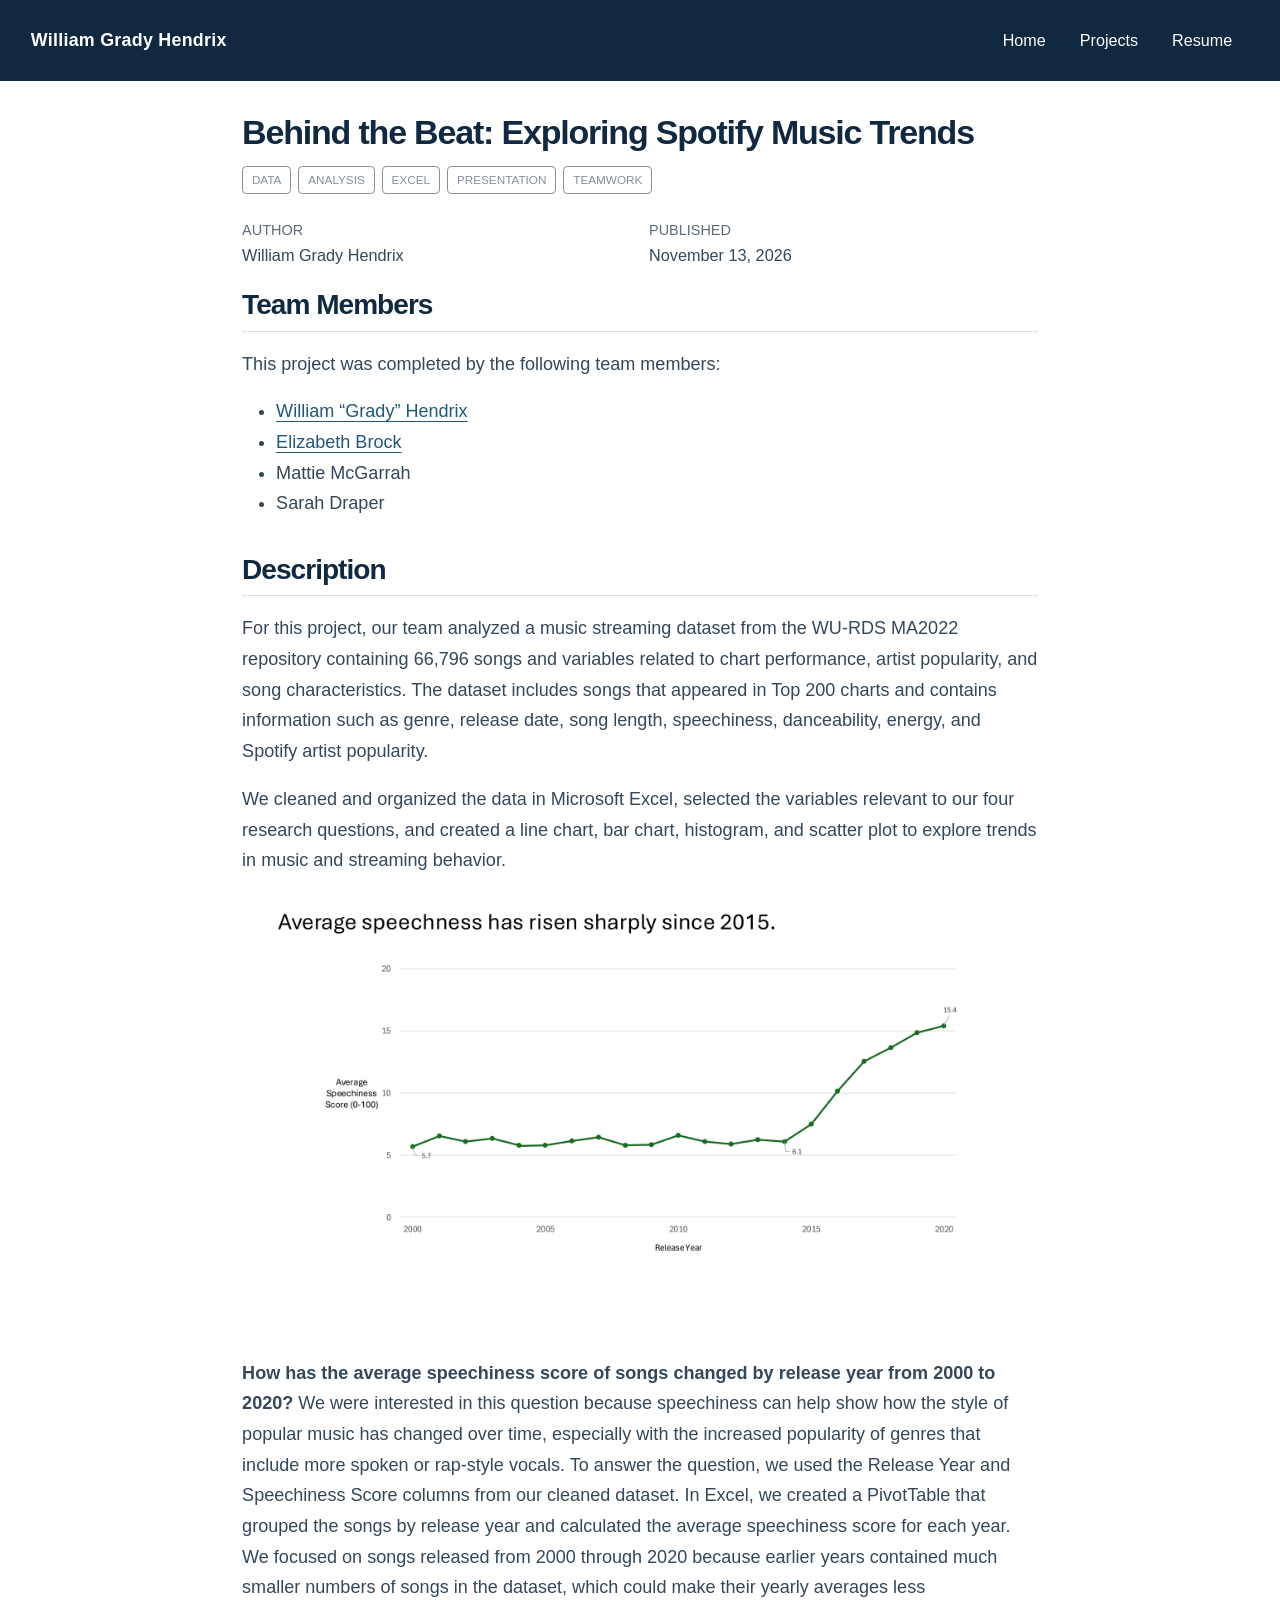
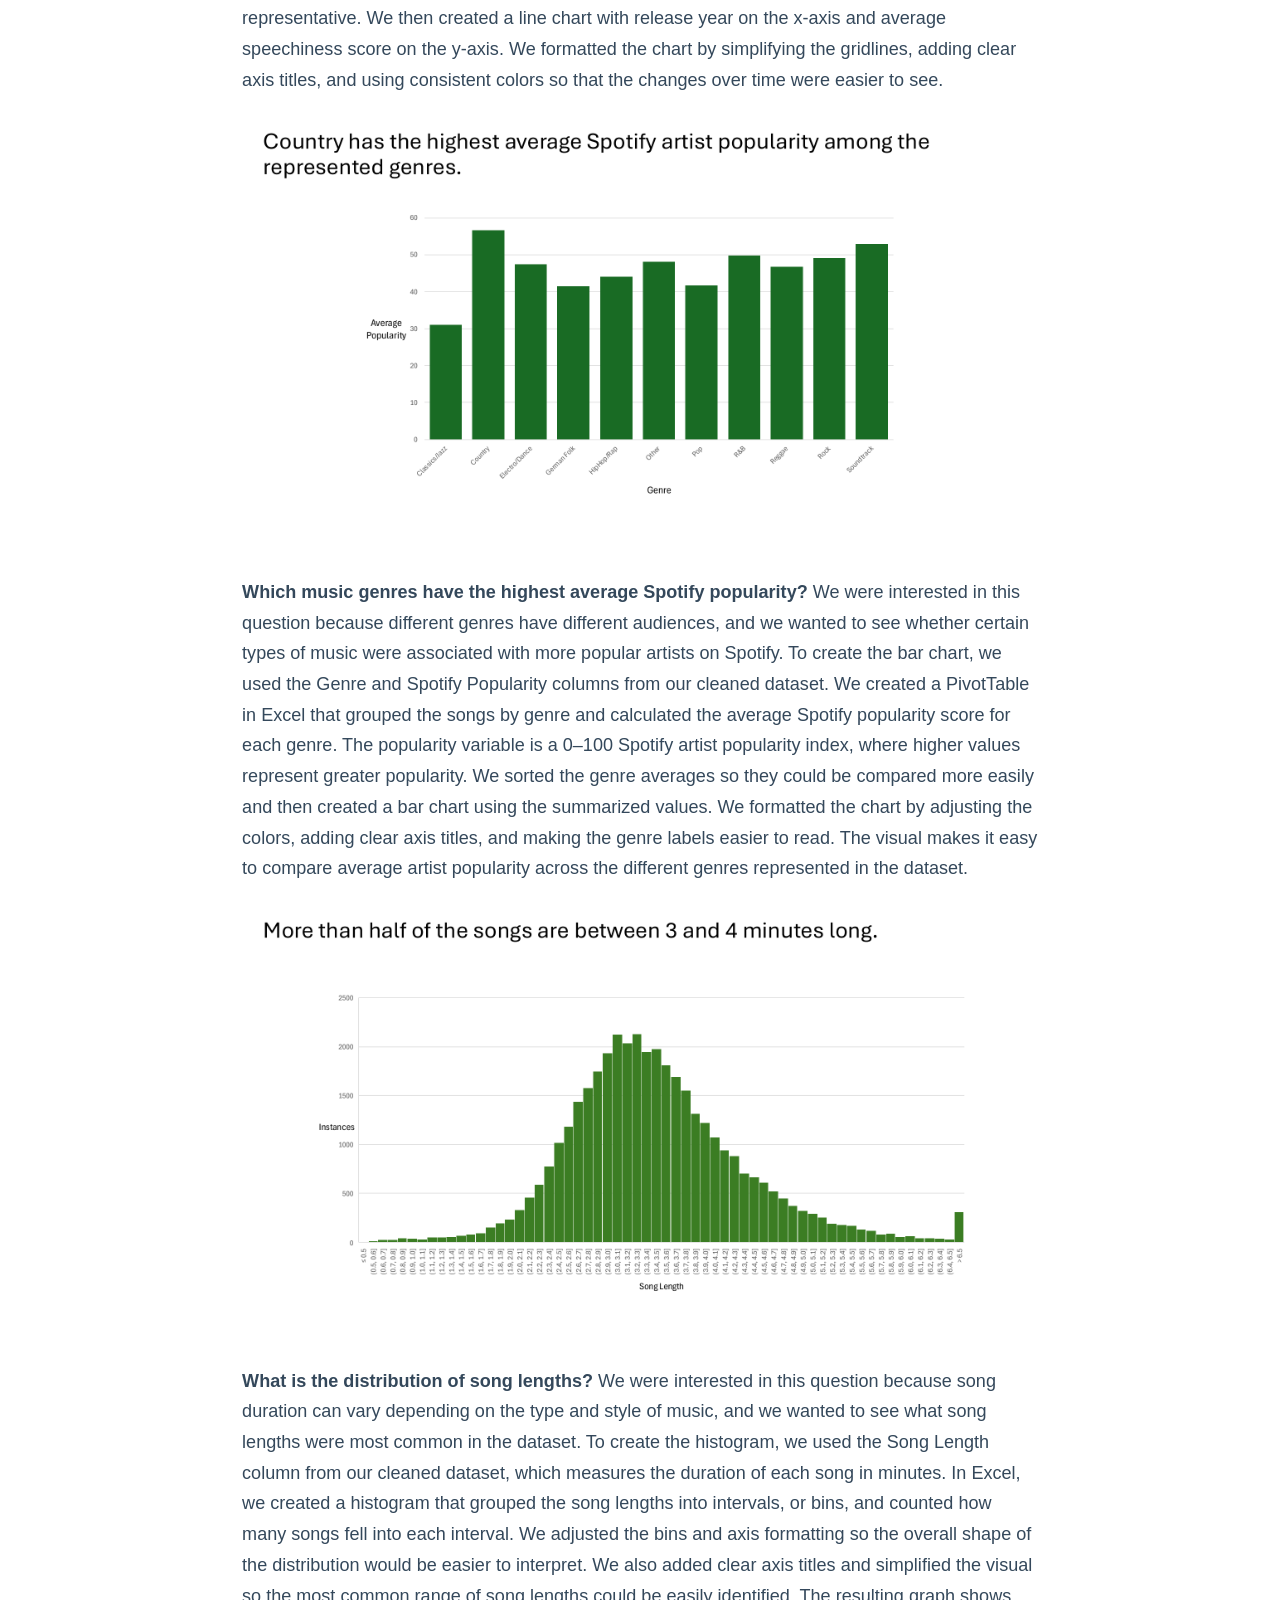
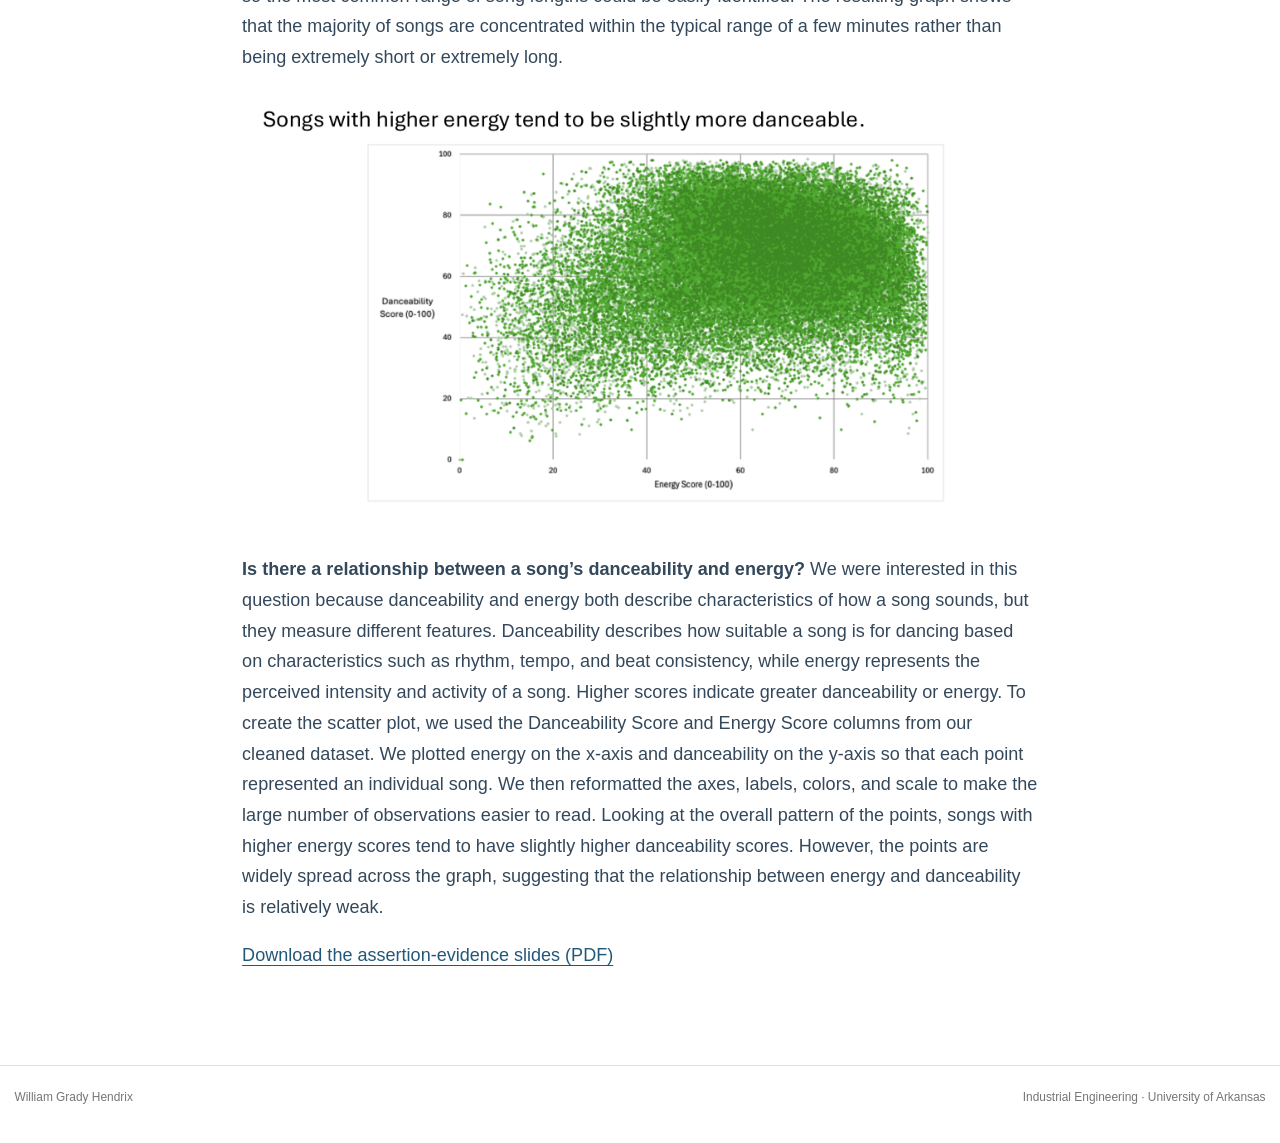
==== docs/posts/data-visualization/index.html @ 036ad887 "Add Behind the Beat music data visualization project" ====
<!DOCTYPE html>
<html xmlns="http://www.w3.org/1999/xhtml" lang="en" xml:lang="en"><head>

<meta charset="utf-8">
<meta name="generator" content="quarto-1.10.19">

<meta name="viewport" content="width=device-width, initial-scale=1.0, user-scalable=yes">

<meta name="author" content="William Grady Hendrix">
<meta name="dcterms.date" content="2026-11-13">
<meta name="description" content="An Excel analysis of 66,796 songs exploring speechiness, artist popularity, song length, and the relationship between energy and danceability.">

<title>Behind the Beat: Exploring Spotify Music Trends – William Grady Hendrix</title>
<style>
/* Default styles provided by pandoc.
** See https://pandoc.org/MANUAL.html#variables-for-html for config info.
*/
span.smallcaps{font-variant: small-caps;}
div.columns{display: flex; gap: 1.5em;}
div.column{flex: auto;}
@media screen {
div.columns{gap: min(4vw, 1.5em);}
div.column{overflow-x: auto;}
}
div.hanging-indent{margin-left: 1.5em; text-indent: -1.5em;}
ul.task-list{list-style: none;}
ul.task-list li input[type="checkbox"] {
  width: 0.8em;
  margin: 0 0.8em 0.2em -1em; /* quarto-specific, see https://github.com/quarto-dev/quarto-cli/issues/4556 */ 
  vertical-align: middle;
}
</style>


<script src="../../site_libs/quarto-nav/quarto-nav.js"></script>
<script src="../../site_libs/quarto-nav/headroom.min.js"></script>
<link href="../../favicon.svg" rel="icon" type="image/svg+xml">
<script src="../../site_libs/clipboard/clipboard.min.js"></script>
<script src="../../site_libs/quarto-html/quarto.js" type="module"></script>
<script src="../../site_libs/quarto-html/tabsets/tabsets.js" type="module"></script>
<script src="../../site_libs/quarto-html/popper.min.js"></script>
<script src="../../site_libs/quarto-html/tippy.umd.min.js"></script>
<script src="../../site_libs/quarto-html/anchor.min.js"></script>
<link href="../../site_libs/quarto-html/tippy.css" rel="stylesheet">
<link href="../../site_libs/quarto-html/quarto-syntax-highlighting-bf27225e3a48a9273f3daa8f8e829971.css" rel="stylesheet" id="quarto-text-highlighting-styles">
<script src="../../site_libs/bootstrap/bootstrap.min.js"></script>
<link href="../../site_libs/bootstrap/bootstrap-icons.css" rel="stylesheet">
<link href="../../site_libs/bootstrap/bootstrap-0eec927a63037f3496f6ace731ed7050.min.css" rel="stylesheet" append-hash="true" id="quarto-bootstrap" data-mode="light">
<script id="quarto-search-options" type="application/json">{
  "language": {
    "search-no-results-text": "No results",
    "search-matching-documents-text": "matching documents",
    "search-copy-link-title": "Copy link to search",
    "search-hide-matches-text": "Hide additional matches",
    "search-more-match-text": "more match in this document",
    "search-more-matches-text": "more matches in this document",
    "search-clear-button-title": "Clear",
    "search-text-placeholder": "",
    "search-detached-cancel-button-title": "Cancel",
    "search-submit-button-title": "Submit",
    "search-label": "Search"
  }
}</script>


<link rel="stylesheet" href="../../styles.css">
<link rel="stylesheet" href="project.css">
</head>

<body class="nav-fixed fullcontent quarto-light">

<div id="quarto-search-results"></div>
  <header id="quarto-header" class="headroom fixed-top">
    <nav class="navbar navbar-expand-lg " data-bs-theme="dark">
      <div class="navbar-container container-fluid">
      <div class="navbar-brand-container mx-auto">
    <a class="navbar-brand" href="../../index.html">
    <span class="navbar-title">William Grady Hendrix</span>
    </a>
  </div>
          <button class="navbar-toggler" type="button" data-bs-toggle="collapse" data-bs-target="#navbarCollapse" aria-controls="navbarCollapse" role="menu" aria-expanded="false" aria-label="Toggle navigation" onclick="if (window.quartoToggleHeadroom) { window.quartoToggleHeadroom(); }">
  <span class="navbar-toggler-icon"></span>
</button>
          <div class="collapse navbar-collapse" id="navbarCollapse">
            <ul class="navbar-nav navbar-nav-scroll ms-auto">
  <li class="nav-item">
    <a class="nav-link" href="../../index.html"> 
<span class="menu-text">Home</span></a>
  </li>  
  <li class="nav-item">
    <a class="nav-link" href="../../projects.html"> 
<span class="menu-text">Projects</span></a>
  </li>  
  <li class="nav-item">
    <a class="nav-link" href="../../resume.html"> 
<span class="menu-text">Resume</span></a>
  </li>  
</ul>
          </div> <!-- /navcollapse -->
            <div class="quarto-navbar-tools">
</div>
      </div> <!-- /container-fluid -->
    </nav>
</header>
<!-- content -->
<div id="quarto-content" class="quarto-container page-columns page-rows-contents page-layout-article page-navbar">
<!-- sidebar -->
<!-- margin-sidebar -->
    
<!-- main -->
<main class="content" id="quarto-document-content">

<header id="title-block-header" class="quarto-title-block default">
<div class="quarto-title">
<h1 class="title">Behind the Beat: Exploring Spotify Music Trends</h1>
  <div class="quarto-categories">
    <div class="quarto-category">Data</div>
    <div class="quarto-category">Analysis</div>
    <div class="quarto-category">Excel</div>
    <div class="quarto-category">Presentation</div>
    <div class="quarto-category">Teamwork</div>
  </div>
  </div>

<div>
  <div class="description">
    An Excel analysis of 66,796 songs exploring speechiness, artist popularity, song length, and the relationship between energy and danceability.
  </div>
</div>


<div class="quarto-title-meta">

    <div>
    <div class="quarto-title-meta-heading">Author</div>
    <div class="quarto-title-meta-contents">
             <p>William Grady Hendrix </p>
          </div>
  </div>
    
    <div>
    <div class="quarto-title-meta-heading">Published</div>
    <div class="quarto-title-meta-contents">
      <p class="date">November 13, 2026</p>
    </div>
  </div>
  
    
  </div>
  


</header>


<section id="team-members" class="level2">
<h2 class="anchored" data-anchor-id="team-members">Team Members</h2>
<p>This project was completed by the following team members:</p>
<ul>
<li><a href="https://swisscheeseisholy.github.io/">William “Grady” Hendrix</a></li>
<li><a href="https://elizabeth-diane.github.io/">Elizabeth Brock</a></li>
<li>Mattie McGarrah</li>
<li>Sarah Draper</li>
</ul>
<!-- Fifth teammate and remaining portfolio links pending. -->
</section>
<section id="description" class="level2">
<h2 class="anchored" data-anchor-id="description">Description</h2>
<p>For this project, our team analyzed a music streaming dataset from the WU-RDS MA2022 repository containing 66,796 songs and variables related to chart performance, artist popularity, and song characteristics. The dataset includes songs that appeared in Top 200 charts and contains information such as genre, release date, song length, speechiness, danceability, energy, and Spotify artist popularity.</p>
<p>We cleaned and organized the data in Microsoft Excel, selected the variables relevant to our four research questions, and created a line chart, bar chart, histogram, and scatter plot to explore trends in music and streaming behavior.</p>
<p><img src="speechiness.png" class="img-fluid" style="width:100.0%" alt="Assertion-evidence slide: average speechiness has risen sharply since 2015. A line chart shows average speechiness by release year from 2000 to 2020."></p>
<p><strong>How has the average speechiness score of songs changed by release year from 2000 to 2020?</strong> We were interested in this question because speechiness can help show how the style of popular music has changed over time, especially with the increased popularity of genres that include more spoken or rap-style vocals. To answer the question, we used the Release Year and Speechiness Score columns from our cleaned dataset. In Excel, we created a PivotTable that grouped the songs by release year and calculated the average speechiness score for each year. We focused on songs released from 2000 through 2020 because earlier years contained much smaller numbers of songs in the dataset, which could make their yearly averages less representative. We then created a line chart with release year on the x-axis and average speechiness score on the y-axis. We formatted the chart by simplifying the gridlines, adding clear axis titles, and using consistent colors so that the changes over time were easier to see.</p>
<p><img src="popularity.png" class="img-fluid" style="width:100.0%" alt="Assertion-evidence slide: country has the highest average Spotify artist popularity among the represented genres. A bar chart compares average popularity across eleven genres."></p>
<p><strong>Which music genres have the highest average Spotify popularity?</strong> We were interested in this question because different genres have different audiences, and we wanted to see whether certain types of music were associated with more popular artists on Spotify. To create the bar chart, we used the Genre and Spotify Popularity columns from our cleaned dataset. We created a PivotTable in Excel that grouped the songs by genre and calculated the average Spotify popularity score for each genre. The popularity variable is a 0–100 Spotify artist popularity index, where higher values represent greater popularity. We sorted the genre averages so they could be compared more easily and then created a bar chart using the summarized values. We formatted the chart by adjusting the colors, adding clear axis titles, and making the genre labels easier to read. The visual makes it easy to compare average artist popularity across the different genres represented in the dataset.</p>
<p><img src="song-length.png" class="img-fluid" style="width:100.0%" alt="Assertion-evidence slide: more than half of the songs are between three and four minutes long. A histogram shows the distribution of song length."></p>
<p><strong>What is the distribution of song lengths?</strong> We were interested in this question because song duration can vary depending on the type and style of music, and we wanted to see what song lengths were most common in the dataset. To create the histogram, we used the Song Length column from our cleaned dataset, which measures the duration of each song in minutes. In Excel, we created a histogram that grouped the song lengths into intervals, or bins, and counted how many songs fell into each interval. We adjusted the bins and axis formatting so the overall shape of the distribution would be easier to interpret. We also added clear axis titles and simplified the visual so the most common range of song lengths could be easily identified. The resulting graph shows that the majority of songs are concentrated within the typical range of a few minutes rather than being extremely short or extremely long.</p>
<p><img src="energy-danceability.png" class="img-fluid" style="width:100.0%" alt="Assertion-evidence slide: songs with higher energy tend to be slightly more danceable. A scatter plot compares energy and danceability scores from zero to one hundred."></p>
<p><strong>Is there a relationship between a song’s danceability and energy?</strong> We were interested in this question because danceability and energy both describe characteristics of how a song sounds, but they measure different features. Danceability describes how suitable a song is for dancing based on characteristics such as rhythm, tempo, and beat consistency, while energy represents the perceived intensity and activity of a song. Higher scores indicate greater danceability or energy. To create the scatter plot, we used the Danceability Score and Energy Score columns from our cleaned dataset. We plotted energy on the x-axis and danceability on the y-axis so that each point represented an individual song. We then reformatted the axes, labels, colors, and scale to make the large number of observations easier to read. Looking at the overall pattern of the points, songs with higher energy scores tend to have slightly higher danceability scores. However, the points are widely spread across the graph, suggesting that the relationship between energy and danceability is relatively weak.</p>
<p><a href="music-slides.pdf">Download the assertion-evidence slides (PDF)</a></p>


</section>

</main> <!-- /main -->
<script id="quarto-html-after-body" type="application/javascript">
  window.document.addEventListener("DOMContentLoaded", function (event) {
    const icon = "";
    const anchorJS = new window.AnchorJS();
    anchorJS.options = {
      placement: 'right',
      icon: icon
    };
    anchorJS.add('.anchored');
    const isCodeAnnotation = (el) => {
      for (const clz of el.classList) {
        if (clz.startsWith('code-annotation-')) {                     
          return true;
        }
      }
      return false;
    }
    const onCopySuccess = function(e) {
      // button target
      const button = e.trigger;
      // don't keep focus
      button.blur();
      // flash "checked"
      button.classList.add('code-copy-button-checked');
      var currentTitle = button.getAttribute("title");
      button.setAttribute("title", "Copied!");
      let tooltip;
      if (window.bootstrap) {
        button.setAttribute("data-bs-toggle", "tooltip");
        button.setAttribute("data-bs-placement", "left");
        button.setAttribute("data-bs-title", "Copied!");
        tooltip = new bootstrap.Tooltip(button, 
          { trigger: "manual", 
            customClass: "code-copy-button-tooltip",
            offset: [0, -8]});
        tooltip.show();    
      }
      setTimeout(function() {
        if (tooltip) {
          tooltip.hide();
          button.removeAttribute("data-bs-title");
          button.removeAttribute("data-bs-toggle");
          button.removeAttribute("data-bs-placement");
        }
        button.setAttribute("title", currentTitle);
        button.classList.remove('code-copy-button-checked');
      }, 1000);
      // clear code selection
      e.clearSelection();
    }
    const getTextToCopy = function(trigger) {
      const outerScaffold = trigger.parentElement.cloneNode(true);
      const codeEl = outerScaffold.querySelector('code');
      for (const childEl of codeEl.children) {
        if (isCodeAnnotation(childEl)) {
          childEl.remove();
        }
      }
      return codeEl.innerText;
    }
    const clipboard = new window.ClipboardJS('.code-copy-button:not([data-in-quarto-modal])', {
      text: getTextToCopy
    });
    clipboard.on('success', onCopySuccess);
    if (window.document.getElementById('quarto-embedded-source-code-modal')) {
      const clipboardModal = new window.ClipboardJS('.code-copy-button[data-in-quarto-modal]', {
        text: getTextToCopy,
        container: window.document.getElementById('quarto-embedded-source-code-modal')
      });
      clipboardModal.on('success', onCopySuccess);
    }
      var localhostRegex = new RegExp(/^(?:http|https):\/\/localhost\:?[0-9]*\//);
      var mailtoRegex = new RegExp(/^mailto:/);
        var filterRegex = new RegExp('/' + window.location.host + '/');
      var isInternal = (href) => {
          return filterRegex.test(href) || localhostRegex.test(href) || mailtoRegex.test(href);
      }
      // Inspect non-navigation links and adorn them if external
     var links = window.document.querySelectorAll('a[href]:not(.nav-link):not(.navbar-brand):not(.toc-action):not(.sidebar-link):not(.sidebar-item-toggle):not(.pagination-link):not(.no-external):not([aria-hidden]):not(.dropdown-item):not(.quarto-navigation-tool):not(.about-link)');
      for (var i=0; i<links.length; i++) {
        const link = links[i];
        if (!isInternal(link.href)) {
          // undo the damage that might have been done by quarto-nav.js in the case of
          // links that we want to consider external
          if (link.dataset.originalHref !== undefined) {
            link.href = link.dataset.originalHref;
          }
        }
      }
    function tippyHover(el, contentFn, onTriggerFn, onUntriggerFn) {
      const config = {
        allowHTML: true,
        maxWidth: 500,
        delay: 100,
        arrow: false,
        appendTo: function(el) {
            return el.parentElement;
        },
        interactive: true,
        interactiveBorder: 10,
        theme: 'quarto',
        placement: 'bottom-start',
      };
      if (contentFn) {
        config.content = contentFn;
      }
      if (onTriggerFn) {
        config.onTrigger = onTriggerFn;
      }
      if (onUntriggerFn) {
        config.onUntrigger = onUntriggerFn;
      }
      window.tippy(el, config); 
    }
    const noterefs = window.document.querySelectorAll('a[role="doc-noteref"]');
    for (var i=0; i<noterefs.length; i++) {
      const ref = noterefs[i];
      tippyHover(ref, function() {
        // use id or data attribute instead here
        let href = ref.getAttribute('data-footnote-href') || ref.getAttribute('href');
        try { href = new URL(href).hash; } catch {}
        const id = href.replace(/^#\/?/, "");
        const note = window.document.getElementById(id);
        if (note) {
          return note.innerHTML;
        } else {
          return "";
        }
      });
    }
    const xrefs = window.document.querySelectorAll('a.quarto-xref');
    const processXRef = (id, note) => {
      // Strip column container classes
      const stripColumnClz = (el) => {
        el.classList.remove("page-full", "page-columns");
        if (el.children) {
          for (const child of el.children) {
            stripColumnClz(child);
          }
        }
      }
      stripColumnClz(note)
      if (id === null || id.startsWith('sec-')) {
        // Special case sections, only their first couple elements
        const container = document.createElement("div");
        if (note.children && note.children.length > 2) {
          container.appendChild(note.children[0].cloneNode(true));
          for (let i = 1; i < note.children.length; i++) {
            const child = note.children[i];
            if (child.tagName === "P" && child.innerText === "") {
              continue;
            } else {
              container.appendChild(child.cloneNode(true));
              break;
            }
          }
          if (window.Quarto?.typesetMath) {
            window.Quarto.typesetMath(container);
          }
          return container.innerHTML
        } else {
          if (window.Quarto?.typesetMath) {
            window.Quarto.typesetMath(note);
          }
          return note.innerHTML;
        }
      } else {
        // Remove any anchor links if they are present
        const anchorLink = note.querySelector('a.anchorjs-link');
        if (anchorLink) {
          anchorLink.remove();
        }
        if (window.Quarto?.typesetMath) {
          window.Quarto.typesetMath(note);
        }
        if (note.classList.contains("callout")) {
          return note.outerHTML;
        } else {
          return note.innerHTML;
        }
      }
    }
    for (var i=0; i<xrefs.length; i++) {
      const xref = xrefs[i];
      tippyHover(xref, undefined, function(instance) {
        instance.disable();
        let url = xref.getAttribute('href');
        let hash = undefined; 
        if (url.startsWith('#')) {
          hash = url;
        } else {
          try { hash = new URL(url).hash; } catch {}
        }
        if (hash) {
          const id = hash.replace(/^#\/?/, "");
          const note = window.document.getElementById(id);
          if (note !== null) {
            try {
              const html = processXRef(id, note.cloneNode(true));
              instance.setContent(html);
            } finally {
              instance.enable();
              instance.show();
            }
          } else {
            // See if we can fetch this
            fetch(url.split('#')[0])
            .then(res => res.text())
            .then(html => {
              const parser = new DOMParser();
              const htmlDoc = parser.parseFromString(html, "text/html");
              const note = htmlDoc.getElementById(id);
              if (note !== null) {
                const html = processXRef(id, note);
                instance.setContent(html);
              } 
            }).finally(() => {
              instance.enable();
              instance.show();
            });
          }
        } else {
          // See if we can fetch a full url (with no hash to target)
          // This is a special case and we should probably do some content thinning / targeting
          fetch(url)
          .then(res => res.text())
          .then(html => {
            const parser = new DOMParser();
            const htmlDoc = parser.parseFromString(html, "text/html");
            const note = htmlDoc.querySelector('main.content');
            if (note !== null) {
              // This should only happen for chapter cross references
              // (since there is no id in the URL)
              // remove the first header
              if (note.children.length > 0 && note.children[0].tagName === "HEADER") {
                note.children[0].remove();
              }
              const html = processXRef(null, note);
              instance.setContent(html);
            } 
          }).finally(() => {
            instance.enable();
            instance.show();
          });
        }
      }, function(instance) {
      });
    }
        let selectedAnnoteEl;
        const selectorForAnnotation = ( cell, annotation) => {
          let cellAttr = 'data-code-cell="' + cell + '"';
          let lineAttr = 'data-code-annotation="' +  annotation + '"';
          const selector = 'span[' + cellAttr + '][' + lineAttr + ']';
          return selector;
        }
        const selectCodeLines = (annoteEl) => {
          const doc = window.document;
          const targetCell = annoteEl.getAttribute("data-target-cell");
          const targetAnnotation = annoteEl.getAttribute("data-target-annotation");
          const annoteSpan = window.document.querySelector(selectorForAnnotation(targetCell, targetAnnotation));
          const lines = annoteSpan.getAttribute("data-code-lines").split(",");
          const lineIds = lines.map((line) => {
            return targetCell + "-" + line;
          })
          let top = null;
          let height = null;
          let parent = null;
          if (lineIds.length > 0) {
              //compute the position of the single el (top and bottom and make a div)
              const el = window.document.getElementById(lineIds[0]);
              top = el.offsetTop;
              height = el.offsetHeight;
              parent = el.parentElement.parentElement;
            if (lineIds.length > 1) {
              const lastEl = window.document.getElementById(lineIds[lineIds.length - 1]);
              const bottom = lastEl.offsetTop + lastEl.offsetHeight;
              height = bottom - top;
            }
            if (top !== null && height !== null && parent !== null) {
              // cook up a div (if necessary) and position it 
              let div = window.document.getElementById("code-annotation-line-highlight");
              if (div === null) {
                div = window.document.createElement("div");
                div.setAttribute("id", "code-annotation-line-highlight");
                div.style.position = 'absolute';
                parent.appendChild(div);
              }
              div.style.top = top - 2 + "px";
              div.style.height = height + 4 + "px";
              div.style.left = 0;
              let gutterDiv = window.document.getElementById("code-annotation-line-highlight-gutter");
              if (gutterDiv === null) {
                gutterDiv = window.document.createElement("div");
                gutterDiv.setAttribute("id", "code-annotation-line-highlight-gutter");
                gutterDiv.style.position = 'absolute';
                const codeCell = window.document.getElementById(targetCell);
                const gutter = codeCell.querySelector('.code-annotation-gutter');
                gutter.appendChild(gutterDiv);
              }
              gutterDiv.style.top = top - 2 + "px";
              gutterDiv.style.height = height + 4 + "px";
            }
            selectedAnnoteEl = annoteEl;
          }
        };
        const unselectCodeLines = () => {
          const elementsIds = ["code-annotation-line-highlight", "code-annotation-line-highlight-gutter"];
          elementsIds.forEach((elId) => {
            const div = window.document.getElementById(elId);
            if (div) {
              div.remove();
            }
          });
          selectedAnnoteEl = undefined;
        };
          // Handle positioning of the toggle
      window.addEventListener(
        "resize",
        throttle(() => {
          elRect = undefined;
          if (selectedAnnoteEl) {
            selectCodeLines(selectedAnnoteEl);
          }
        }, 10)
      );
      function throttle(fn, ms) {
      let throttle = false;
      let timer;
        return (...args) => {
          if(!throttle) { // first call gets through
              fn.apply(this, args);
              throttle = true;
          } else { // all the others get throttled
              if(timer) clearTimeout(timer); // cancel #2
              timer = setTimeout(() => {
                fn.apply(this, args);
                timer = throttle = false;
              }, ms);
          }
        };
      }
        // Attach click handler to the DT
        const annoteDls = window.document.querySelectorAll('dt[data-target-cell]');
        for (const annoteDlNode of annoteDls) {
          annoteDlNode.addEventListener('click', (event) => {
            const clickedEl = event.target;
            if (clickedEl !== selectedAnnoteEl) {
              unselectCodeLines();
              const activeEl = window.document.querySelector('dt[data-target-cell].code-annotation-active');
              if (activeEl) {
                activeEl.classList.remove('code-annotation-active');
              }
              selectCodeLines(clickedEl);
              clickedEl.classList.add('code-annotation-active');
            } else {
              // Unselect the line
              unselectCodeLines();
              clickedEl.classList.remove('code-annotation-active');
            }
          });
        }
    const findCites = (el) => {
      const parentEl = el.parentElement;
      if (parentEl) {
        const cites = parentEl.dataset.cites;
        if (cites) {
          return {
            el,
            cites: cites.split(' ')
          };
        } else {
          return findCites(el.parentElement)
        }
      } else {
        return undefined;
      }
    };
    var bibliorefs = window.document.querySelectorAll('a[role="doc-biblioref"]');
    for (var i=0; i<bibliorefs.length; i++) {
      const ref = bibliorefs[i];
      const citeInfo = findCites(ref);
      if (citeInfo) {
        tippyHover(citeInfo.el, function() {
          var popup = window.document.createElement('div');
          citeInfo.cites.forEach(function(cite) {
            var citeDiv = window.document.createElement('div');
            citeDiv.classList.add('hanging-indent');
            citeDiv.classList.add('csl-entry');
            var biblioDiv = window.document.getElementById('ref-' + cite);
            if (biblioDiv) {
              citeDiv.innerHTML = biblioDiv.innerHTML;
            }
            popup.appendChild(citeDiv);
          });
          return popup.innerHTML;
        });
      }
    }
  });
  </script>
</div> <!-- /content -->
<footer class="footer">
  <div class="nav-footer">
    <div class="nav-footer-left">
<p>William Grady Hendrix</p>
</div>   
    <div class="nav-footer-center">
      &nbsp;
    </div>
    <div class="nav-footer-right">
<p>Industrial Engineering · University of Arkansas</p>
</div>
  </div>
</footer>




</body></html>
---- docs/site_libs/quarto-html/tippy.css ----
.tippy-box[data-animation=fade][data-state=hidden]{opacity:0}[data-tippy-root]{max-width:calc(100vw - 10px)}.tippy-box{position:relative;background-color:#333;color:#fff;border-radius:4px;font-size:14px;line-height:1.4;white-space:normal;outline:0;transition-property:transform,visibility,opacity}.tippy-box[data-placement^=top]>.tippy-arrow{bottom:0}.tippy-box[data-placement^=top]>.tippy-arrow:before{bottom:-7px;left:0;border-width:8px 8px 0;border-top-color:initial;transform-origin:center top}.tippy-box[data-placement^=bottom]>.tippy-arrow{top:0}.tippy-box[data-placement^=bottom]>.tippy-arrow:before{top:-7px;left:0;border-width:0 8px 8px;border-bottom-color:initial;transform-origin:center bottom}.tippy-box[data-placement^=left]>.tippy-arrow{right:0}.tippy-box[data-placement^=left]>.tippy-arrow:before{border-width:8px 0 8px 8px;border-left-color:initial;right:-7px;transform-origin:center left}.tippy-box[data-placement^=right]>.tippy-arrow{left:0}.tippy-box[data-placement^=right]>.tippy-arrow:before{left:-7px;border-width:8px 8px 8px 0;border-right-color:initial;transform-origin:center right}.tippy-box[data-inertia][data-state=visible]{transition-timing-function:cubic-bezier(.54,1.5,.38,1.11)}.tippy-arrow{width:16px;height:16px;color:#333}.tippy-arrow:before{content:"";position:absolute;border-color:transparent;border-style:solid}.tippy-content{position:relative;padding:5px 9px;z-index:1}
---- docs/site_libs/quarto-html/quarto-syntax-highlighting-bf27225e3a48a9273f3daa8f8e829971.css ----
/* quarto syntax highlight colors */
:root {
  --quarto-hl-ot-color: #003B4F;
  --quarto-hl-at-color: #657422;
  --quarto-hl-ss-color: #20794D;
  --quarto-hl-an-color: #5E5E5E;
  --quarto-hl-fu-color: #4758AB;
  --quarto-hl-st-color: #20794D;
  --quarto-hl-cf-color: #003B4F;
  --quarto-hl-op-color: #5E5E5E;
  --quarto-hl-er-color: #AD0000;
  --quarto-hl-bn-color: #AD0000;
  --quarto-hl-al-color: #AD0000;
  --quarto-hl-va-color: #111111;
  --quarto-hl-bu-color: inherit;
  --quarto-hl-ex-color: inherit;
  --quarto-hl-pp-color: #AD0000;
  --quarto-hl-in-color: #5E5E5E;
  --quarto-hl-vs-color: #20794D;
  --quarto-hl-wa-color: #5E5E5E;
  --quarto-hl-do-color: #5E5E5E;
  --quarto-hl-im-color: #00769E;
  --quarto-hl-ch-color: #20794D;
  --quarto-hl-dt-color: #AD0000;
  --quarto-hl-fl-color: #AD0000;
  --quarto-hl-co-color: #5E5E5E;
  --quarto-hl-cv-color: #5E5E5E;
  --quarto-hl-cn-color: #8f5902;
  --quarto-hl-sc-color: #5E5E5E;
  --quarto-hl-dv-color: #AD0000;
  --quarto-hl-kw-color: #003B4F;
}

/* other quarto variables */
:root {
  --quarto-font-monospace: SFMono-Regular, Menlo, Monaco, Consolas, "Liberation Mono", "Courier New", monospace;
}

/* syntax highlight based on Pandoc's rules */
pre > code.sourceCode > span {
  color: #003B4F;
}

code.sourceCode > span {
  color: #003B4F;
}

div.sourceCode,
div.sourceCode pre.sourceCode {
  color: #003B4F;
}

/* Normal */
code span {
  color: #003B4F;
}

/* Alert */
code span.al {
  color: #AD0000;
  font-style: inherit;
}

/* Annotation */
code span.an {
  color: #5E5E5E;
  font-style: inherit;
}

/* Attribute */
code span.at {
  color: #657422;
  font-style: inherit;
}

/* BaseN */
code span.bn {
  color: #AD0000;
  font-style: inherit;
}

/* BuiltIn */
code span.bu {
  font-style: inherit;
}

/* ControlFlow */
code span.cf {
  color: #003B4F;
  font-weight: bold;
  font-style: inherit;
}

/* Char */
code span.ch {
  color: #20794D;
  font-style: inherit;
}

/* Constant */
code span.cn {
  color: #8f5902;
  font-style: inherit;
}

/* Comment */
code span.co {
  color: #5E5E5E;
  font-style: inherit;
}

/* CommentVar */
code span.cv {
  color: #5E5E5E;
  font-style: italic;
}

/* Documentation */
code span.do {
  color: #5E5E5E;
  font-style: italic;
}

/* DataType */
code span.dt {
  color: #AD0000;
  font-style: inherit;
}

/* DecVal */
code span.dv {
  color: #AD0000;
  font-style: inherit;
}

/* Error */
code span.er {
  color: #AD0000;
  font-style: inherit;
}

/* Extension */
code span.ex {
  font-style: inherit;
}

/* Float */
code span.fl {
  color: #AD0000;
  font-style: inherit;
}

/* Function */
code span.fu {
  color: #4758AB;
  font-style: inherit;
}

/* Import */
code span.im {
  color: #00769E;
  font-style: inherit;
}

/* Information */
code span.in {
  color: #5E5E5E;
  font-style: inherit;
}

/* Keyword */
code span.kw {
  color: #003B4F;
  font-weight: bold;
  font-style: inherit;
}

/* Operator */
code span.op {
  color: #5E5E5E;
  font-style: inherit;
}

/* Other */
code span.ot {
  color: #003B4F;
  font-style: inherit;
}

/* Preprocessor */
code span.pp {
  color: #AD0000;
  font-style: inherit;
}

/* SpecialChar */
code span.sc {
  color: #5E5E5E;
  font-style: inherit;
}

/* SpecialString */
code span.ss {
  color: #20794D;
  font-style: inherit;
}

/* String */
code span.st {
  color: #20794D;
  font-style: inherit;
}

/* Variable */
code span.va {
  color: #111111;
  font-style: inherit;
}

/* VerbatimString */
code span.vs {
  color: #20794D;
  font-style: inherit;
}

/* Warning */
code span.wa {
  color: #5E5E5E;
  font-style: italic;
}

.prevent-inlining {
  content: "</";
}

/*# sourceMappingURL=8be38f48d34c45af72792cbd699585e7.css.map */
---- docs/styles.css ----
/* A restrained, navy-and-white engineering portfolio. */
:root { --ink:#112940; --body:#34485b; --accent:#215879; --line:#dbe3e9; }
body { color:var(--body); font-size:1.0625rem; line-height:1.7; background:#fff; }
a { color:var(--accent); text-underline-offset:4px; }
h1,h2,h3 { color:var(--ink); font-weight:700; letter-spacing:-.035em; }
.navbar { padding:1.05rem 0; }
.navbar-brand { font-size:1.05rem; font-weight:700; letter-spacing:.015em; }
.navbar .navbar-nav .nav-link { font-size:.95rem; padding:.5rem 1rem; }
.navbar .nav-link.active { text-decoration:underline; text-underline-offset:8px; }
#quarto-content { max-width:1400px; margin:0 auto; }
.profile-hero { display:grid; grid-template-columns:minmax(240px,.85fr) minmax(0,1.55fr); gap:clamp(2rem,5vw,5rem); align-items:center; padding:3.4rem 0 4rem; max-width:1140px; margin:0 auto; }
.profile-photo p { margin:0; }
.headshot { display:block; width:100%; height:auto; border-radius:3px; box-shadow:14px 14px 0 #edf2f6; }
.eyebrow { display:block; font-size:.8rem; font-weight:700; letter-spacing:.11em; color:var(--accent); }
.profile-copy h1 { font-size:clamp(2.4rem,4.2vw,4rem); line-height:1.06; margin:1rem 0 1.35rem; }
.profile-copy .intro-line { font-size:1.3rem; color:var(--ink); }
.profile-copy p { margin-bottom:1.2rem; }
.contact-links,.resume-toolbar { display:flex; flex-wrap:wrap; gap:.65rem; margin-top:1.7rem; }
.contact-links p,.resume-toolbar p { display:contents; }
.contact-link { display:inline-flex; align-items:center; justify-content:center; min-height:44px; padding:.55rem 1.15rem; border:1px solid var(--ink); border-radius:3px; text-decoration:none; color:var(--ink); font-size:.95rem; font-weight:600; transition:background .15s,color .15s; }
.contact-link:hover { background:#edf2f6; color:var(--ink); }
.primary-link { background:var(--ink); color:#fff; }
.primary-link:hover { background:#23455e; color:#fff; }
.contact-details { margin-top:1rem; font-size:.9rem; overflow-wrap:anywhere; }
.contact-details a { color:var(--body); }
a:focus-visible,button:focus-visible { outline:3px solid #c77d28; outline-offset:4px; }
.quarto-title-banner { padding:3rem 0; }
.quarto-title-banner h1 { font-size:3rem; color:#fff; }
.quarto-title-banner .subtitle { font-size:1.15rem; color:#e1ebf3; }
#listing-listing { margin-top:2rem; }
.quarto-grid-item { border:1px solid var(--line); border-radius:3px; overflow:hidden; box-shadow:none; }
.quarto-grid-item .listing-title { font-size:1.5rem; }
.quarto-grid-item .listing-description { font-size:1rem; }
.resume-toolbar { margin:0 0 1.5rem; }
.resume-frame { display:block; border:1px solid var(--line); background:#eef2f5; min-height:700px; }
.nav-footer { border-top:1px solid var(--line); padding:1.2rem 1rem; font-size:.85rem; }
@media(max-width:767px) {
 .profile-hero { grid-template-columns:1fr; padding:1.5rem .2rem 2.5rem; gap:2.1rem; }
 .profile-photo { width:min(68vw,290px); margin:auto; }
 .profile-copy h1 { font-size:2.6rem; }
 .eyebrow { font-size:.78rem; }
 .navbar-brand { max-width:76vw; white-space:normal; }
 .quarto-title-banner { padding:2rem 1rem; }
 .quarto-title-banner h1 { font-size:2.4rem; }
 .resume-frame { height:80vh; min-height:540px; }
 .nav-footer { flex-direction:column; gap:.35rem; }
}
@media(prefers-reduced-motion:reduce) { * { transition:none!important; scroll-behavior:auto!important; } }
---- docs/posts/data-visualization/project.css ----
/* Keep the listing summary on the project card; the full summary follows team credits. */
.quarto-title-block .description { display: none; }
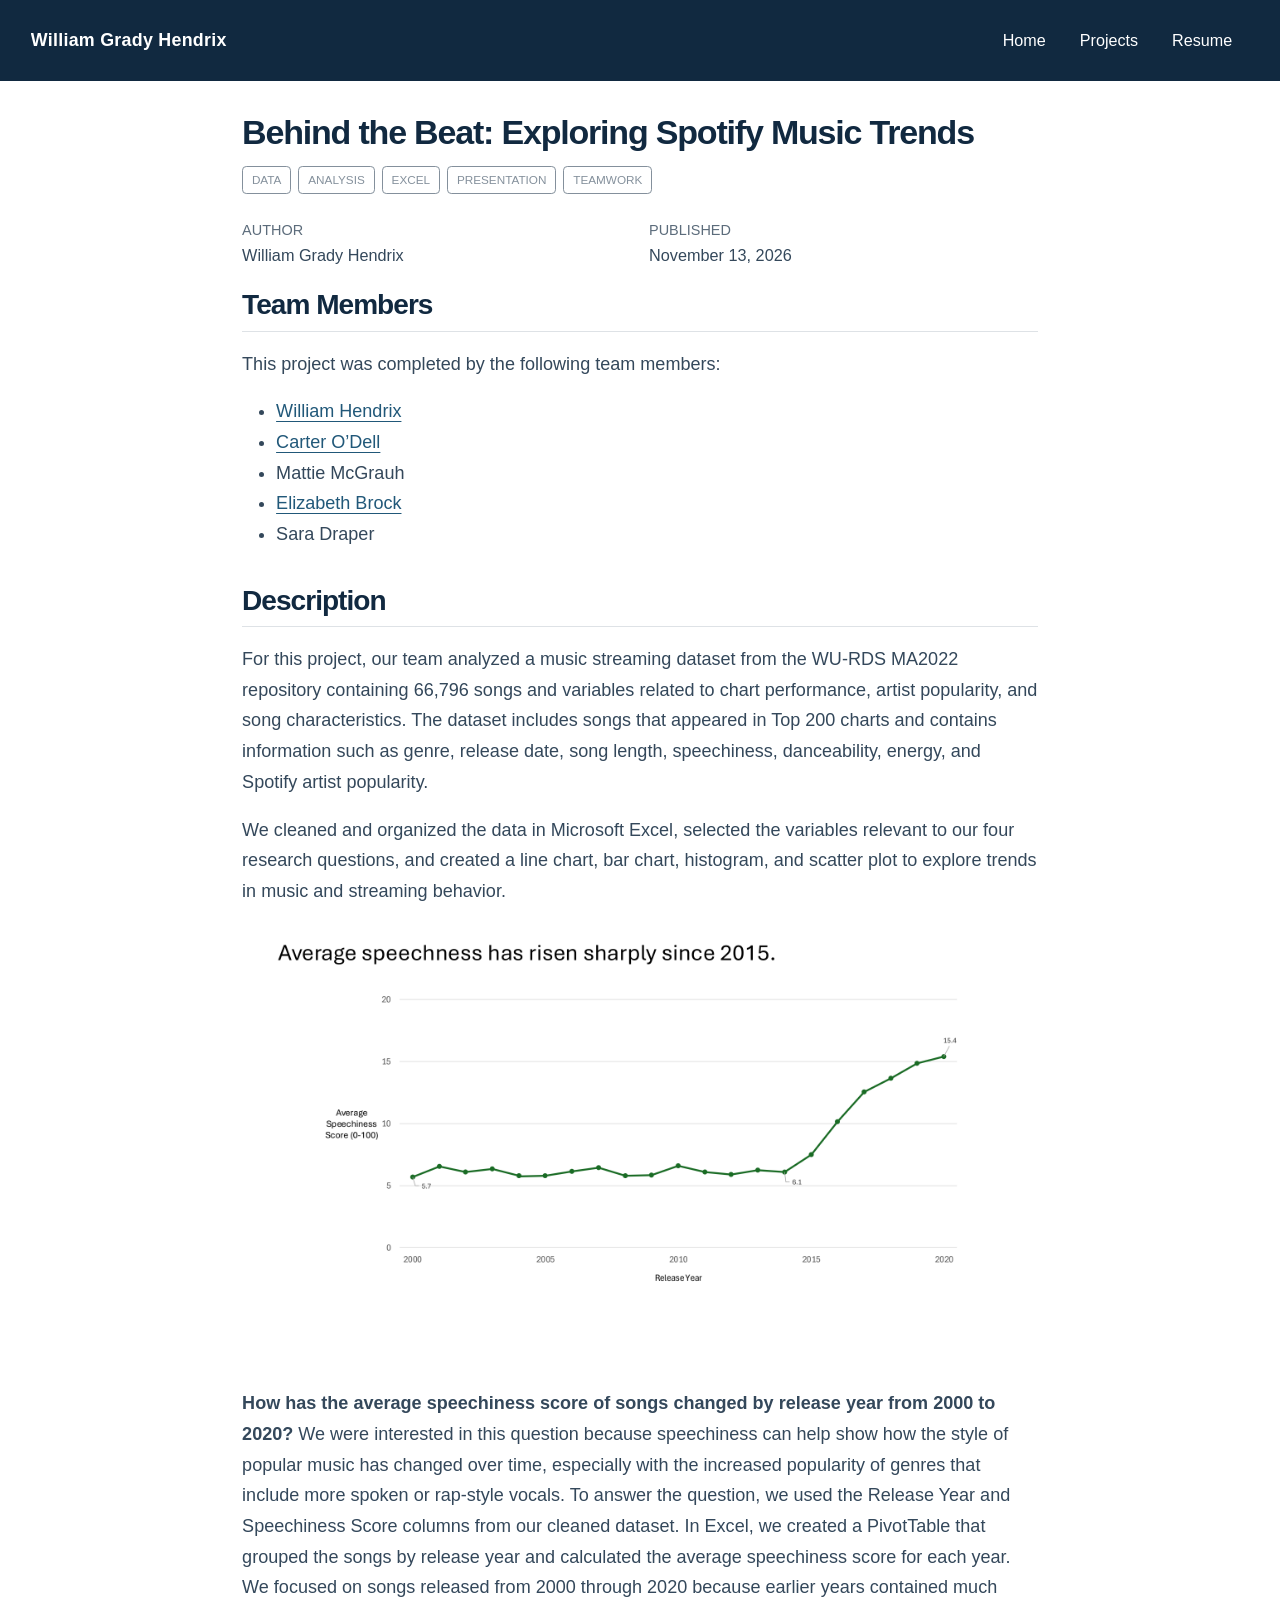
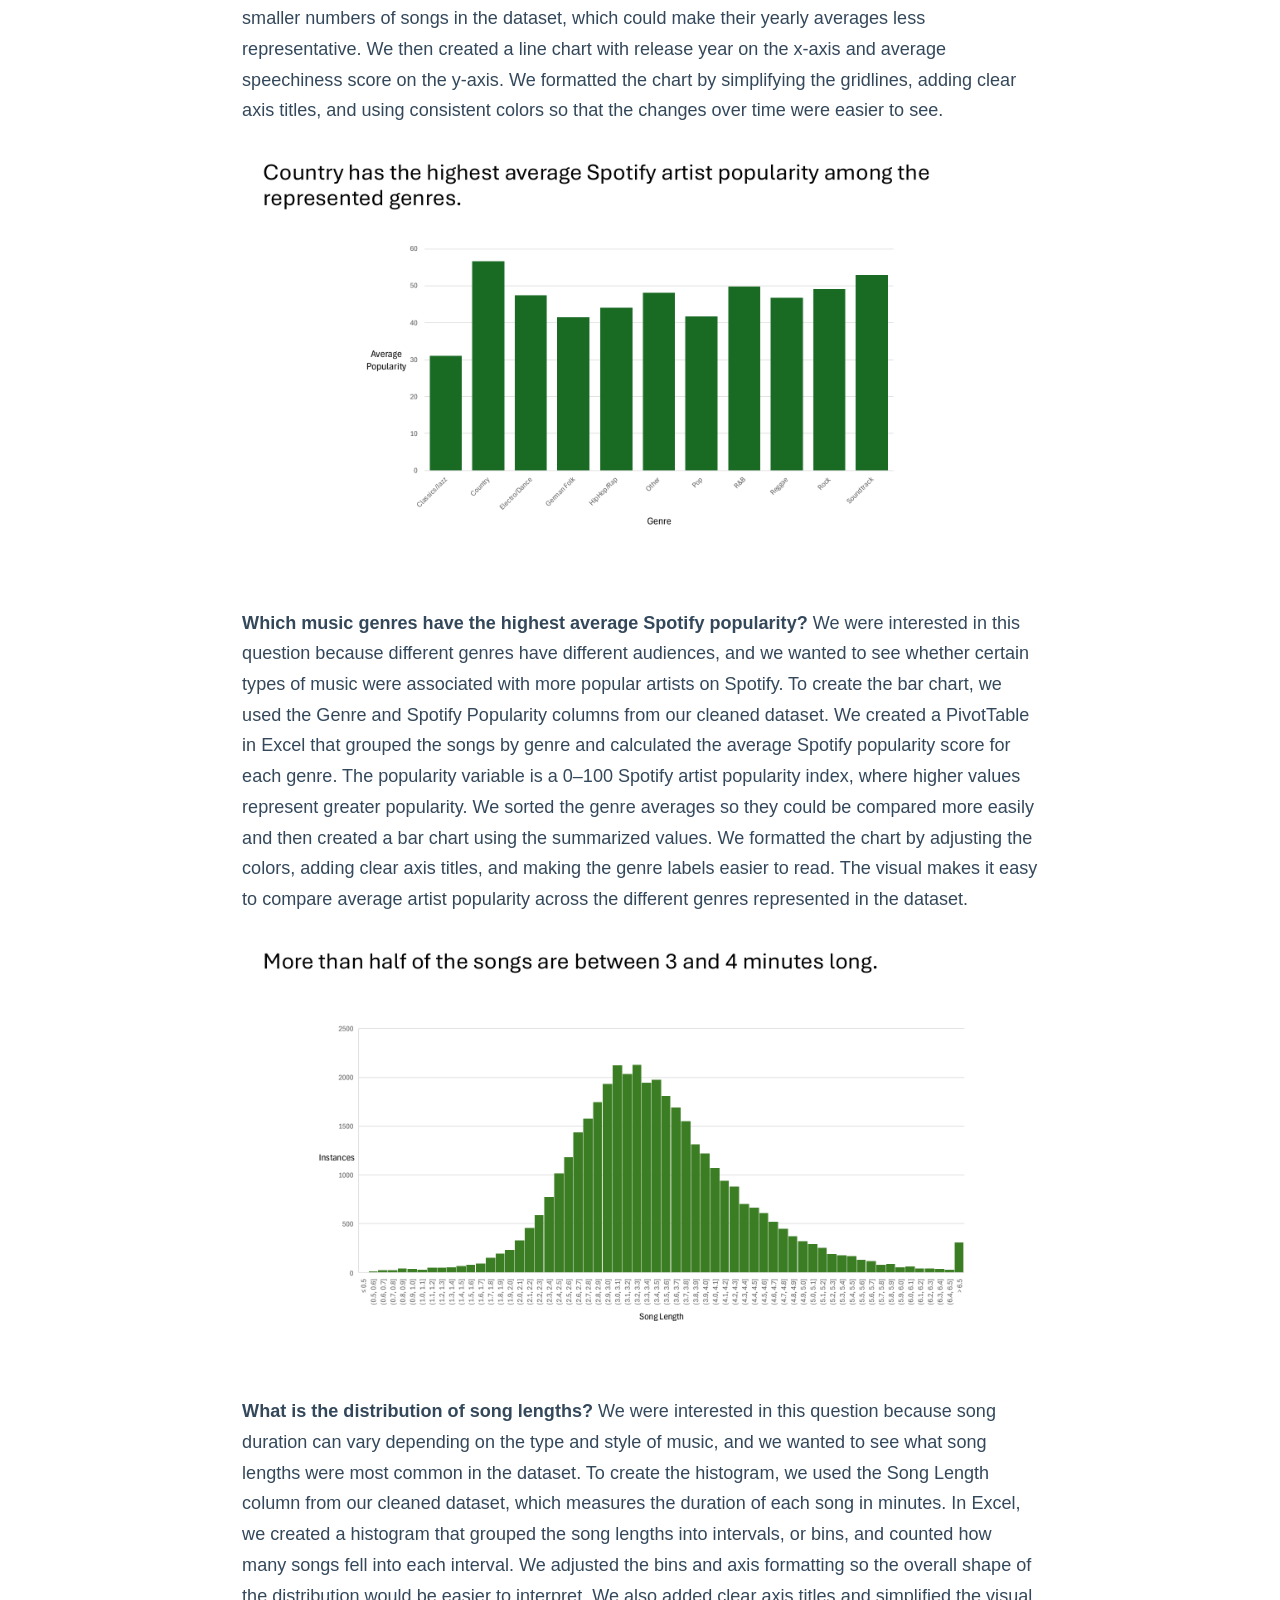
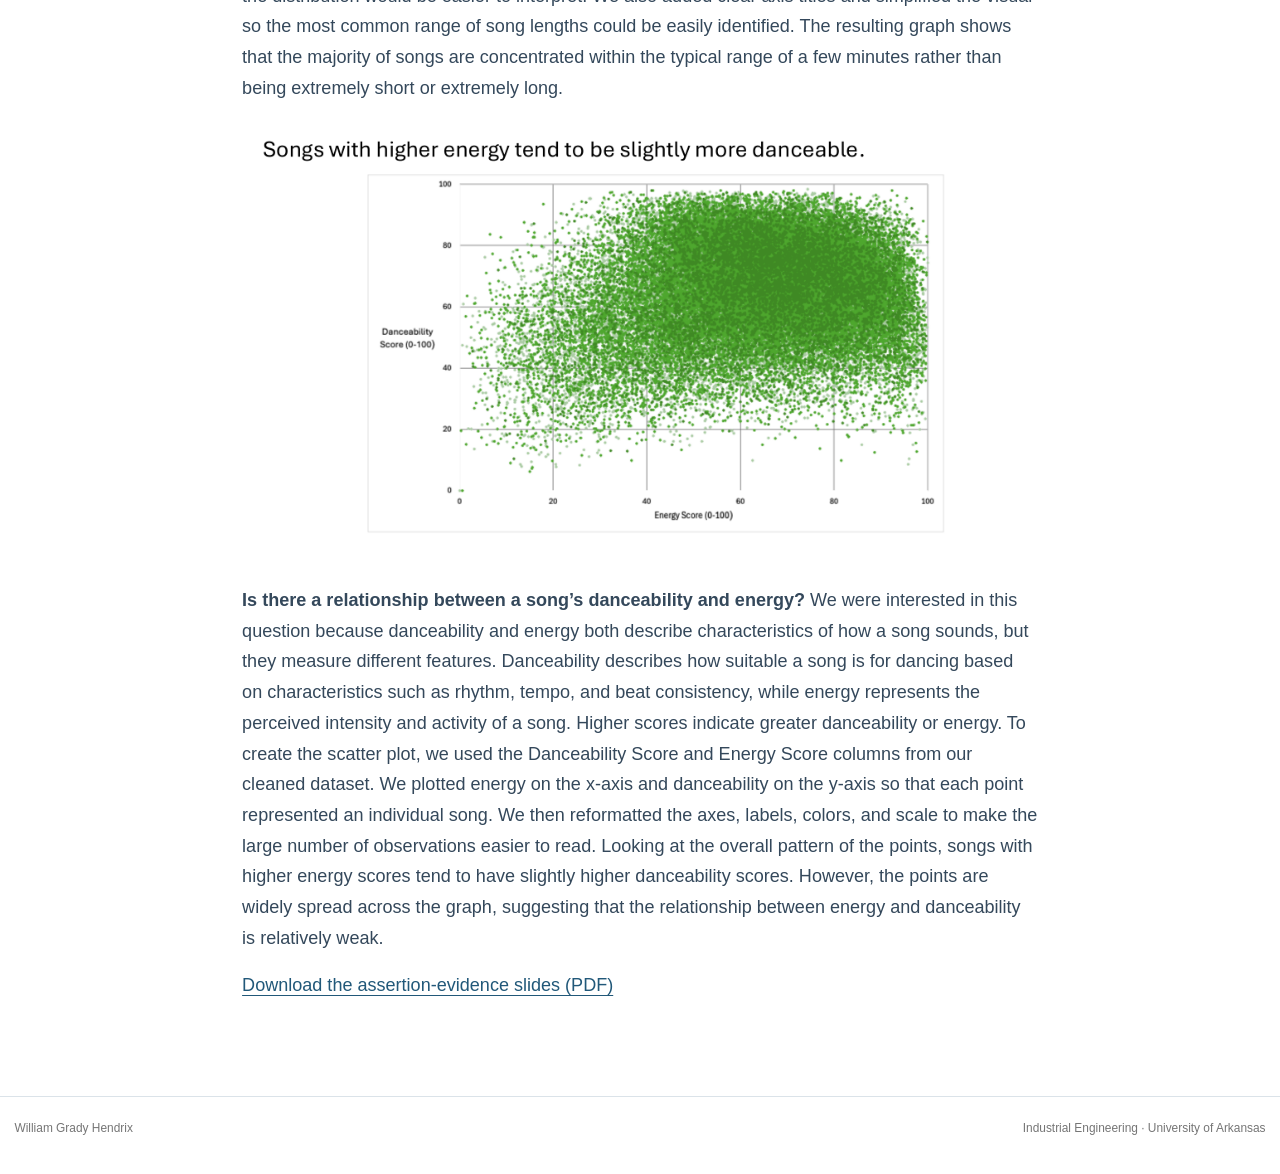
==== commit de832272: "Add confirmed music project team credits" ====
--- a/docs/posts/data-visualization/index.html
+++ b/docs/posts/data-visualization/index.html
@@ -157,12 +157,13 @@
 <h2 class="anchored" data-anchor-id="team-members">Team Members</h2>
 <p>This project was completed by the following team members:</p>
 <ul>
-<li><a href="https://swisscheeseisholy.github.io/">William “Grady” Hendrix</a></li>
+<li><a href="https://swisscheeseisholy.github.io/">William Hendrix</a></li>
+<li><a href="https://carter-s-o.github.io/">Carter O’Dell</a></li>
+<li>Mattie McGrauh</li>
 <li><a href="https://elizabeth-diane.github.io/">Elizabeth Brock</a></li>
-<li>Mattie McGarrah</li>
-<li>Sarah Draper</li>
+<li>Sara Draper</li>
 </ul>
-<!-- Fifth teammate and remaining portfolio links pending. -->
+<!-- Portfolio links for Mattie McGrauh and Sara Draper pending. -->
 </section>
 <section id="description" class="level2">
 <h2 class="anchored" data-anchor-id="description">Description</h2>
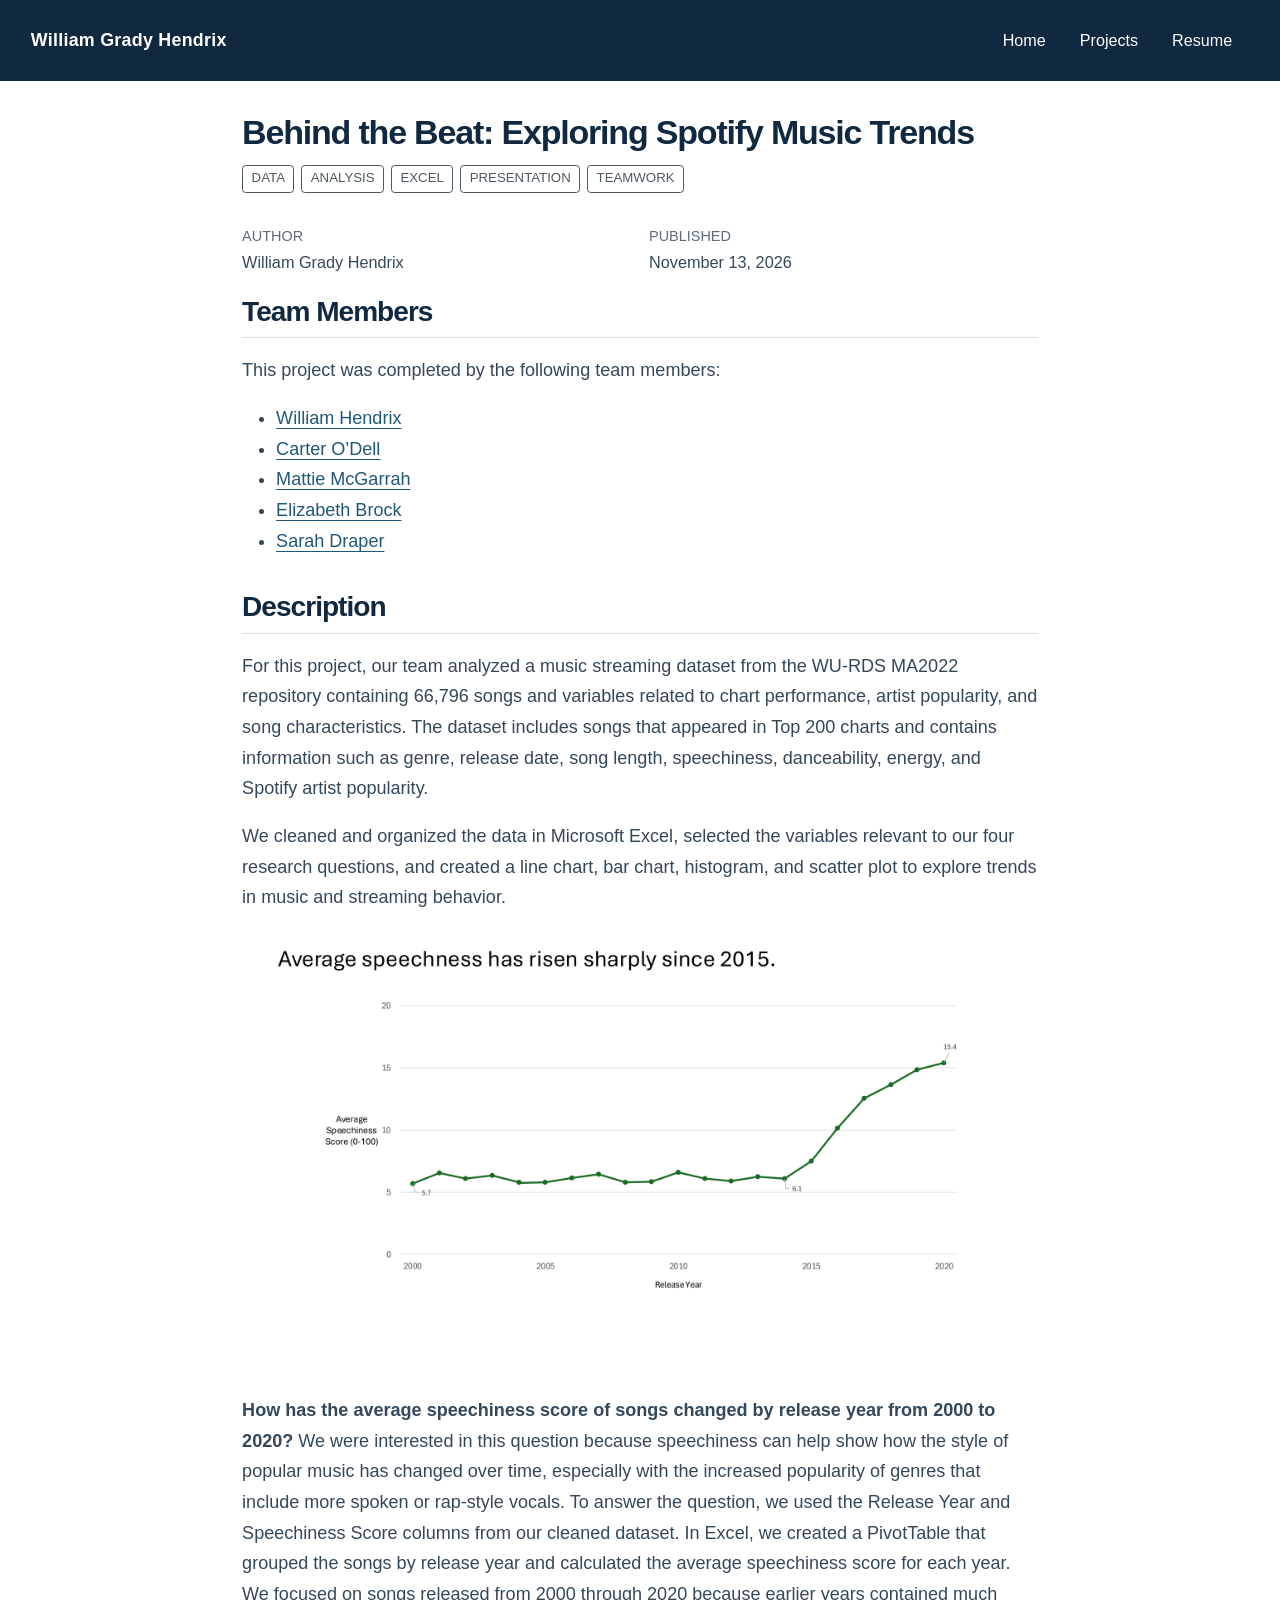
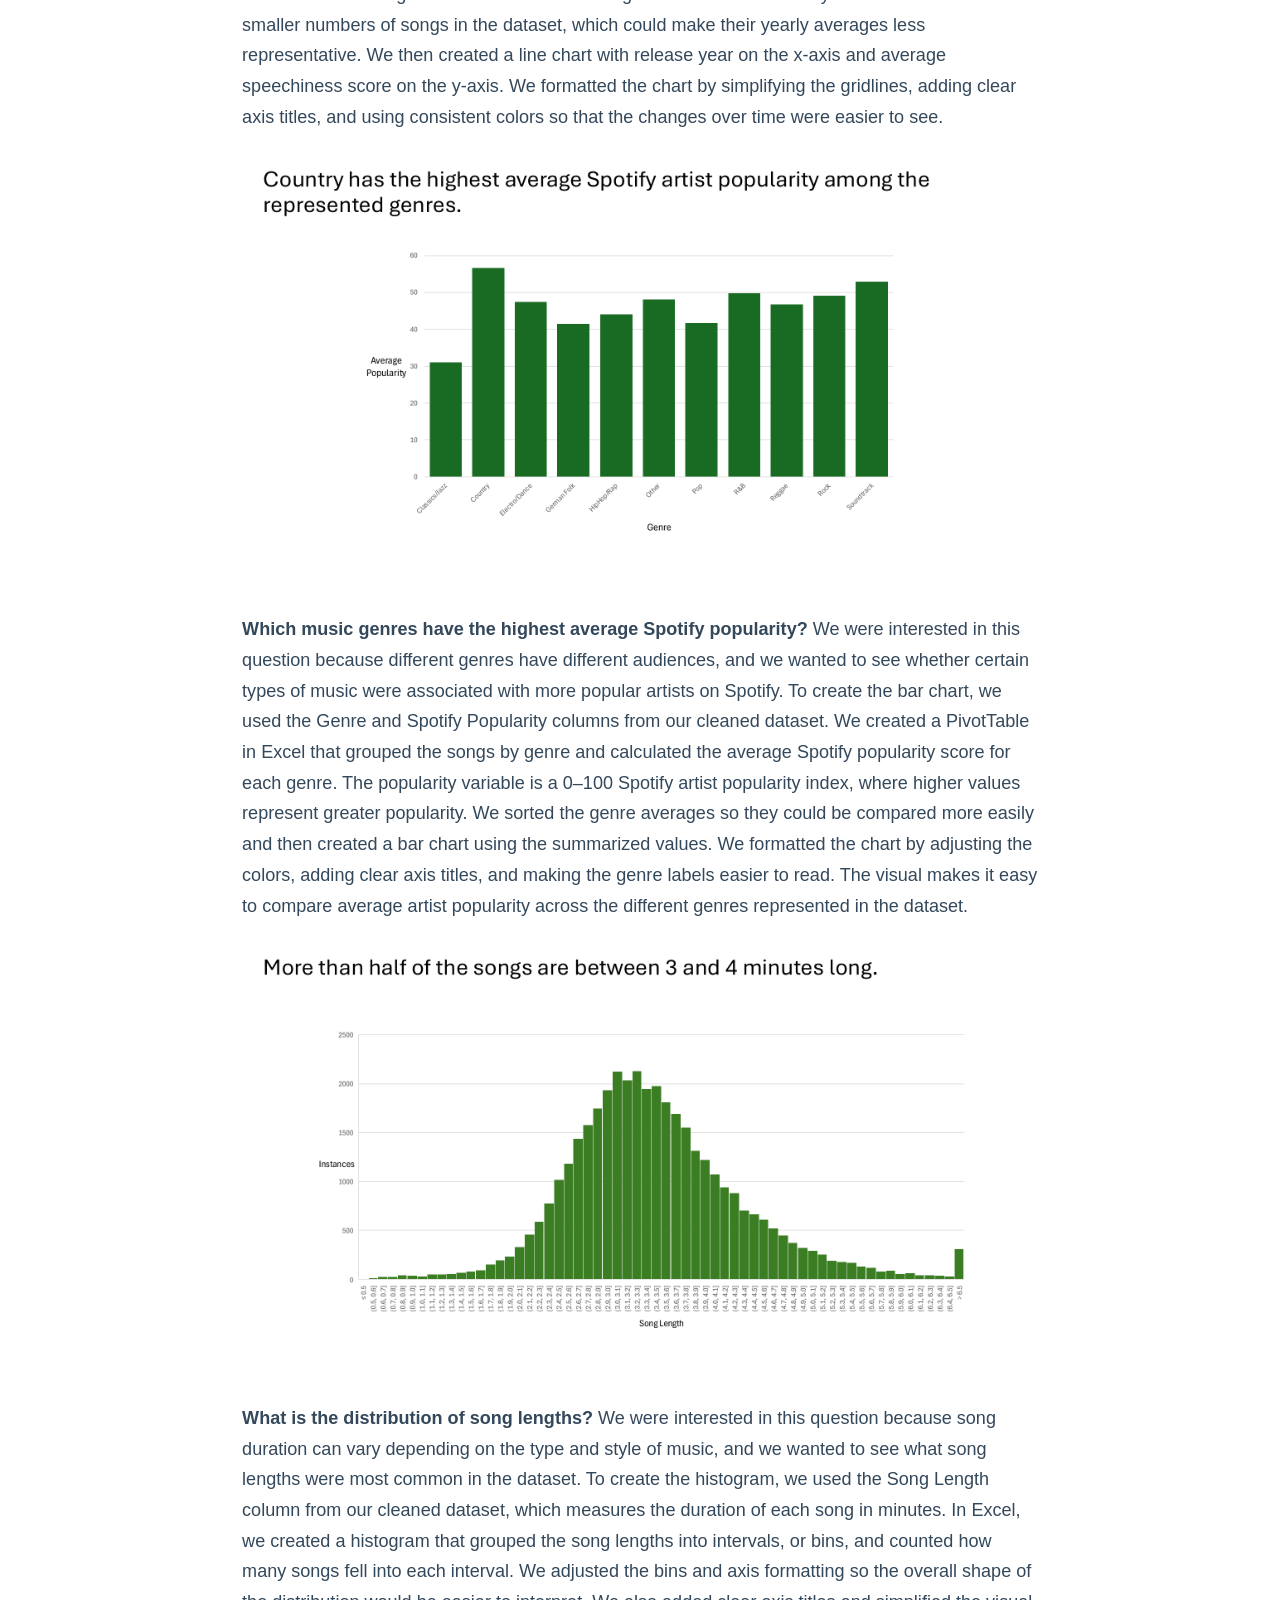
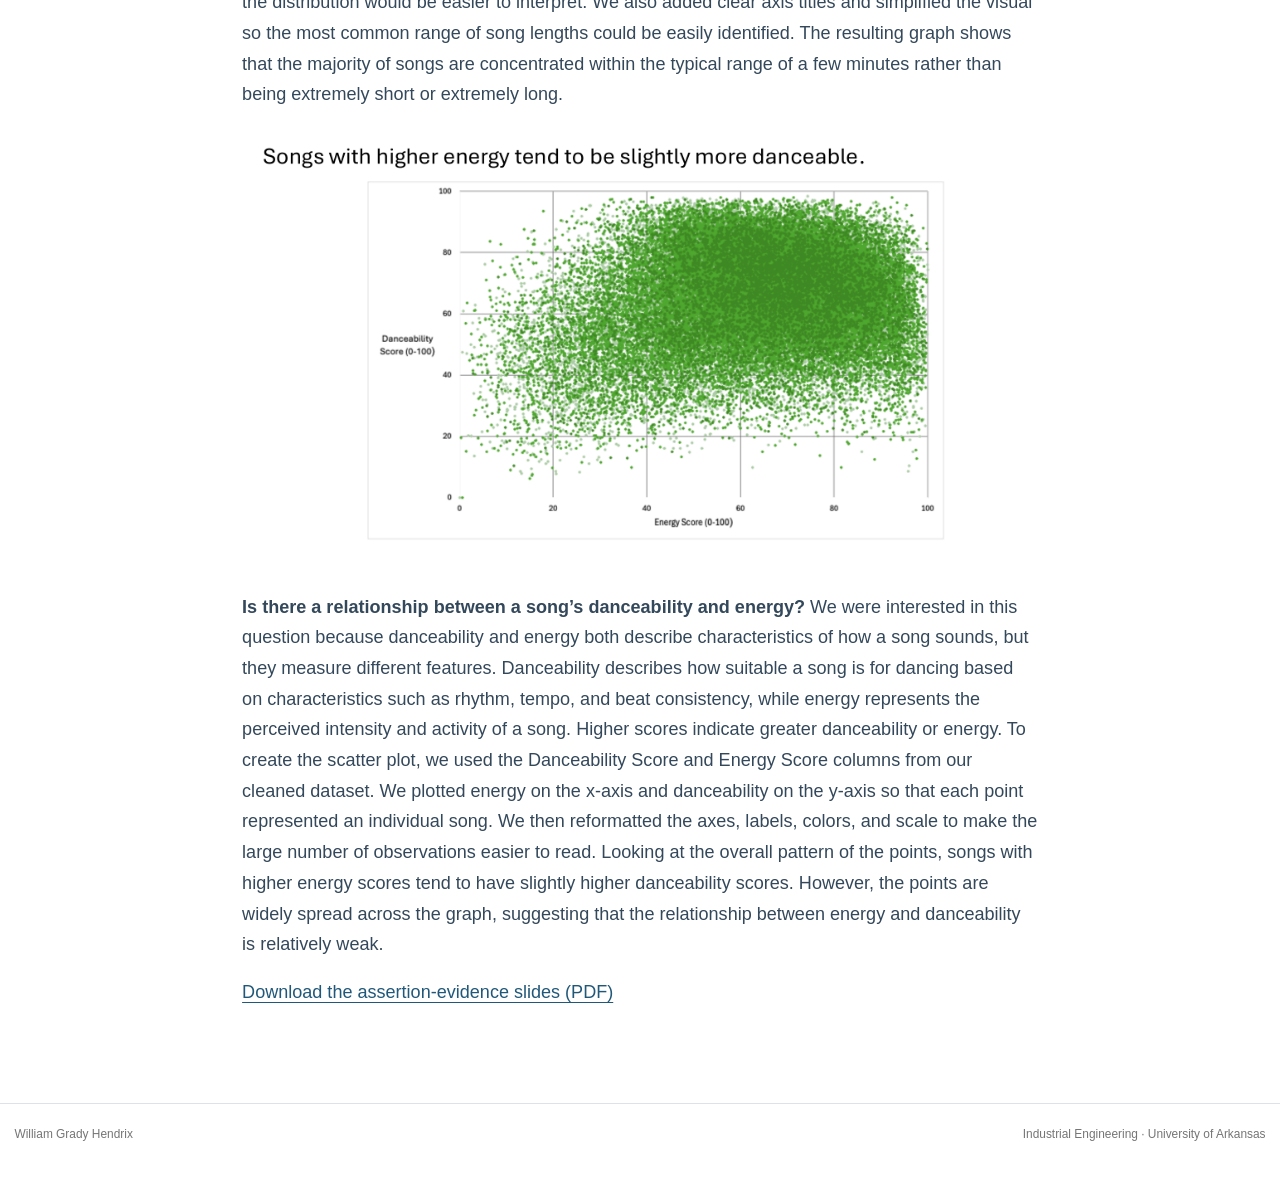
==== commit 4fec3a0e: "Connect project navigation to original data, workbook, presentation and team portfolios" ====
--- a/docs/posts/data-visualization/index.html
+++ b/docs/posts/data-visualization/index.html
@@ -113,14 +113,8 @@
 <header id="title-block-header" class="quarto-title-block default">
 <div class="quarto-title">
 <h1 class="title">Behind the Beat: Exploring Spotify Music Trends</h1>
-  <div class="quarto-categories">
-    <div class="quarto-category">Data</div>
-    <div class="quarto-category">Analysis</div>
-    <div class="quarto-category">Excel</div>
-    <div class="quarto-category">Presentation</div>
-    <div class="quarto-category">Teamwork</div>
-  </div>
-  </div>
+<p class="subtitle lead"><a href="resources/data.html" class="project-tab">Data</a> <a href="resources/analysis.html" class="project-tab">Analysis</a> <a href="resources/music-workbook.xlsx" class="project-tab">Excel</a> <a href="resources/music-presentation.pptx" class="project-tab">Presentation</a> <a href="resources/teamwork.html" class="project-tab">Teamwork</a></p>
+</div>
 
 <div>
   <div class="description">
@@ -159,11 +153,10 @@
 <ul>
 <li><a href="https://swisscheeseisholy.github.io/">William Hendrix</a></li>
 <li><a href="https://carter-s-o.github.io/">Carter O’Dell</a></li>
-<li>Mattie McGrauh</li>
+<li><a href="https://mattiemcgarrah.github.io/Mattie-McGarrah.github.io/">Mattie McGarrah</a></li>
 <li><a href="https://elizabeth-diane.github.io/">Elizabeth Brock</a></li>
-<li>Sara Draper</li>
+<li><a href="https://SarahDraper.github.io/">Sarah Draper</a></li>
 </ul>
-<!-- Portfolio links for Mattie McGrauh and Sara Draper pending. -->
 </section>
 <section id="description" class="level2">
 <h2 class="anchored" data-anchor-id="description">Description</h2>
--- a/docs/posts/data-visualization/project.css
+++ b/docs/posts/data-visualization/project.css
@@ -1,2 +1,6 @@
 /* Keep the listing summary on the project card; the full summary follows team credits. */
 .quarto-title-block .description { display: none; }
+
+.quarto-title-block .subtitle {display:flex;flex-wrap:wrap;gap:.4rem;margin:.7rem 0 1rem;}
+.quarto-title-block .project-tab {display:inline-block;font-size:.78rem;text-transform:uppercase;line-height:1.4;padding:.22rem .5rem;border:1px solid currentColor;border-radius:.22rem;color:#4d5961;text-decoration:none;}
+.quarto-title-block .project-tab:hover,.quarto-title-block .project-tab:focus-visible {color:#111;background:#f3f3f3;text-decoration:underline;}
